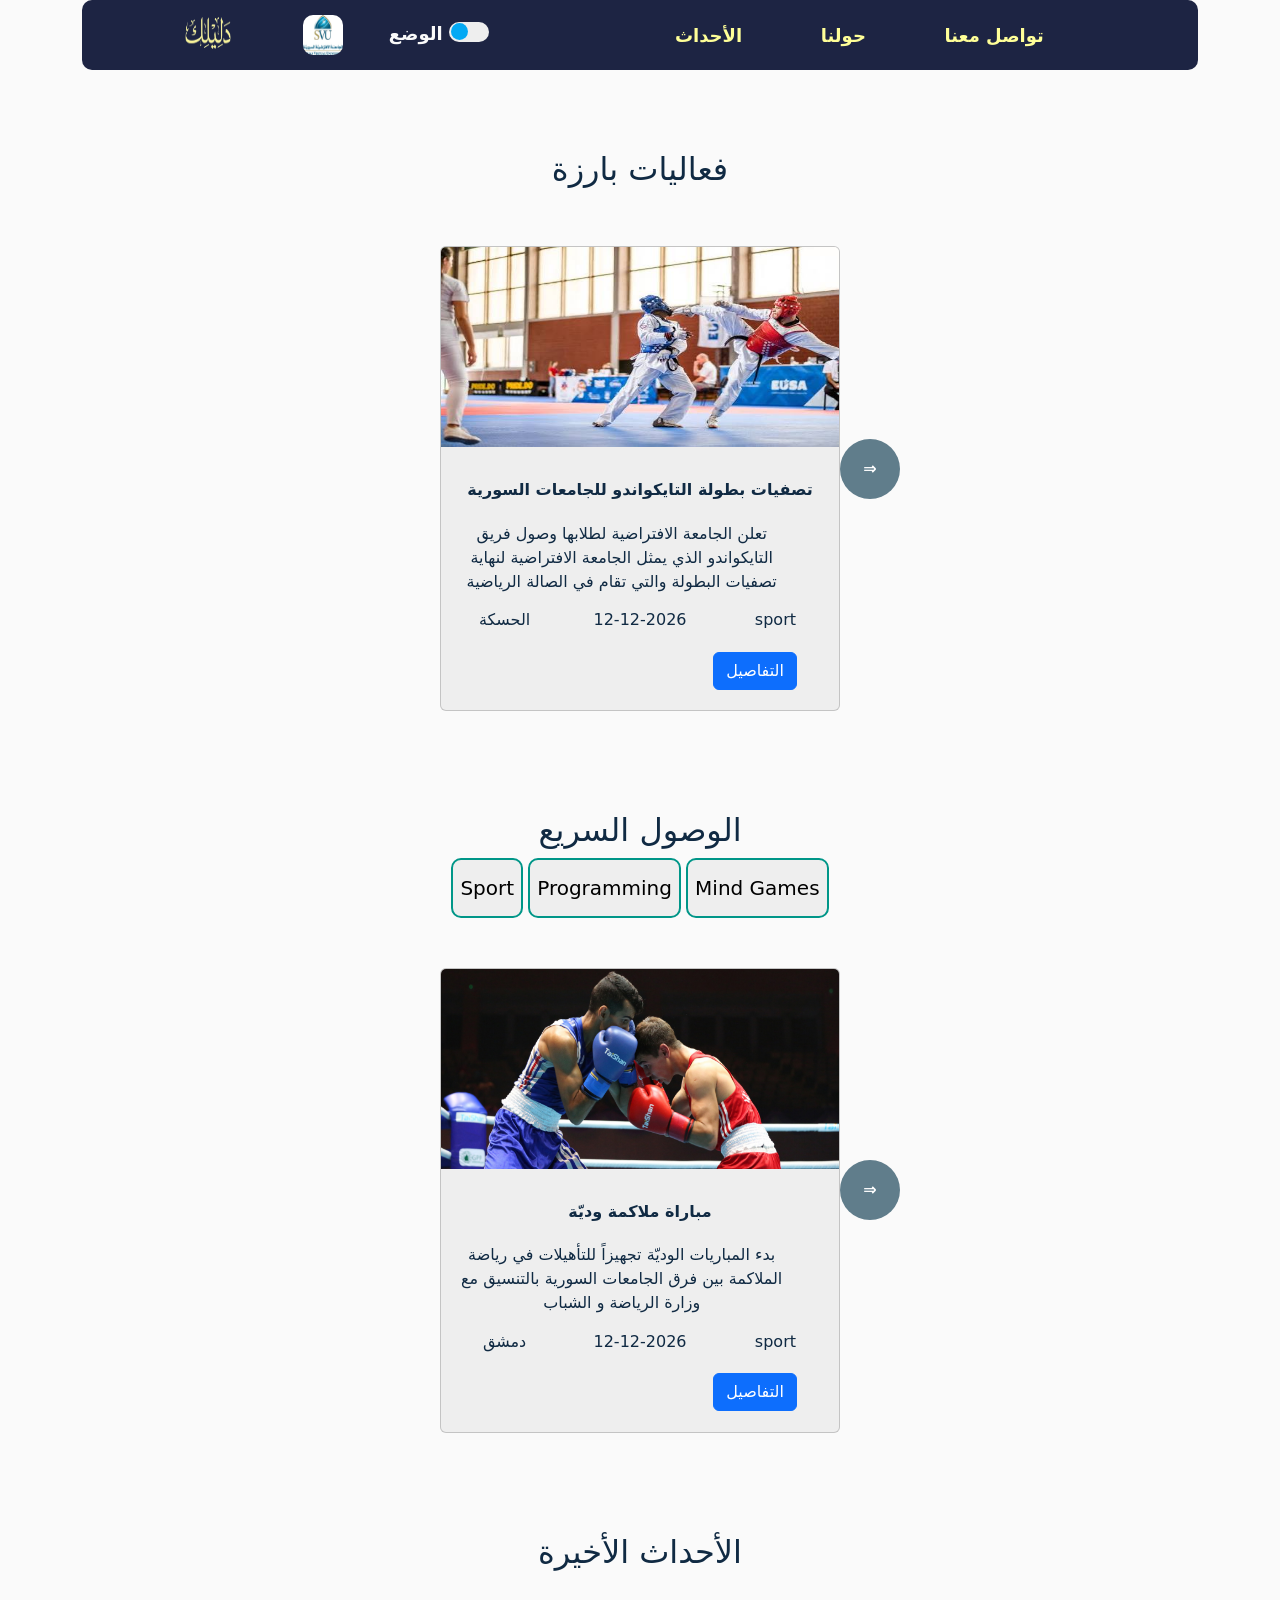
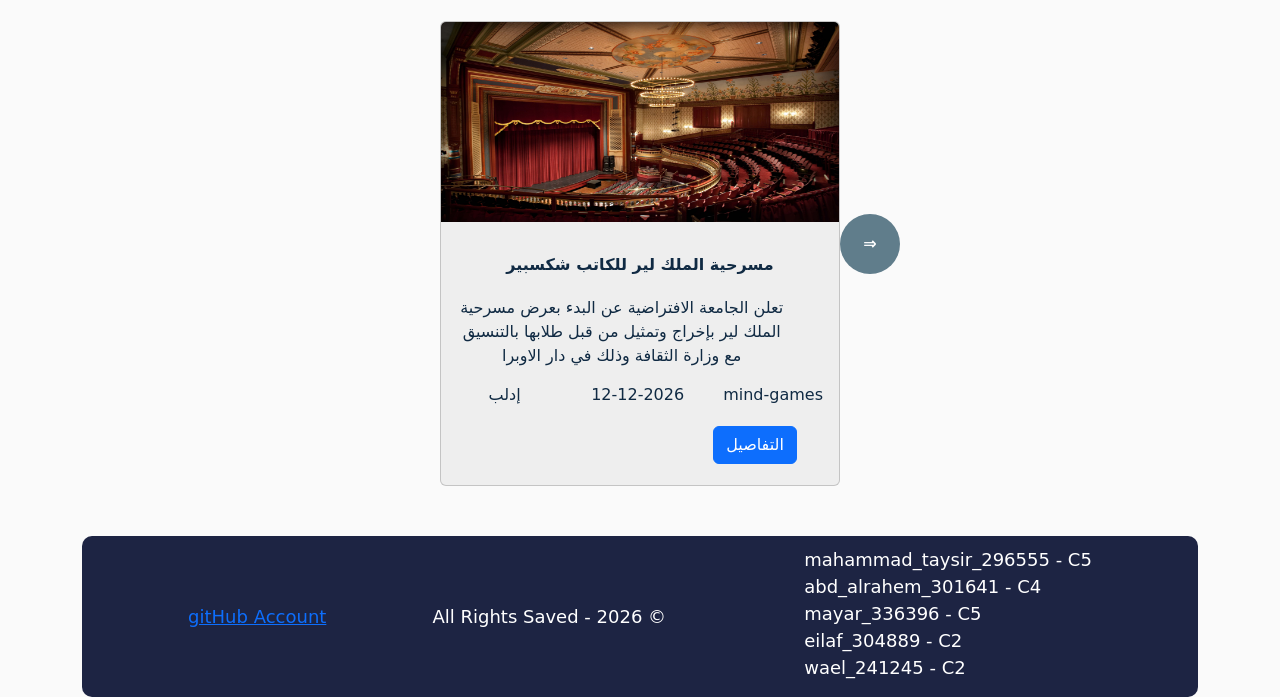
==== index.html @ da22bc3d "Files Uploud" ====
<!doctype html>
<html lang="en">
  <head>
    <meta charset="UTF-8" />
    <meta name="viewport" content="width=device-width, initial-scale=1.0" />
    <link rel="preconnect" href="https://fonts.googleapis.com" />
    <link rel="preconnect" href="https://fonts.gstatic.com" crossorigin />
    <link
      rel="stylesheet"
      href="https://fonts.googleapis.com/css2?family=Readex+Pro:wght@160..700&display=swap"
    />
    <link
      rel="stylesheet"
      href="assests/bootstrap-5.3.8-dist/css/bootstrap.min.css"
    />
    <link
      rel="stylesheet"
      href="assests/bootstrap-5.3.8-dist/js/bootstrap.bundle.min.js"
    />
    <link rel="stylesheet" href="assests/css/master.css" />
    <title>SVU Events</title>
  </head>
  <body>
    <div class="container">
      <header>
        <div class="logo">
          <a href="index.html"
            ><img class="logo" src="assests/imgs/d-logo.png" alt=""
          /></a>
        </div>
        <img class="logo" src="assests/imgs/logo.jpg" alt="logo" />
        <span>
          <span class="mode"></span>
        </span>
        <nav>
          <span class="bar"></span>
          <span class="bar"></span>
          <span class="bar"></span>
          <ul>
            <li><a href="events.html">الأحداث</a></li>
            <li><a href="aboutUs.html">حولنا</a></li>
            <li><a href="cantctUs.html">تواصل معنا</a></li>
          </ul>
        </nav>
      </header>
      <main>
        <h2>فعاليات بارزة</h2>
        <div class="slider-container">
          <button id="pre">&lArr;</button>
          <div class="events-container page slider"></div>
          <button id="next">&rArr;</button>
        </div>

        <section>
          <h2>الوصول السريع</h2>
          <div class="quick-access">
            <button class="qAc" value="sport">Sport</button>
            <button class="qAc" value="programming">Programming</button>
            <button class="qAc" value="mind">Mind Games</button>
          </div>
          <div class="slider-container2">
            <button id="pre">&lArr;</button>
            <div class="quick slider"></div>
            <button id="next">&rArr;</button>
          </div>
        </section>
        <section>
          <h2>الأحداث الأخيرة</h2>

          <div class="slider-container3">
            <button id="pre">&lArr;</button>
            <div class="latest slider"></div>
            <button id="next">&rArr;</button>
          </div>
        </section>
      </main>
      <footer>
        <div class="main-contact">
          <a href="https://github.com/Abdulraheam169">gitHub Account</a>
        </div>
        <div>All Rights Saved - 2026 &copy;</div>
        <div>
          <ul>
            <li>mahammad_taysir_296555 - C5</li>
            <li>abd_alrahem_301641 - C4</li>
            <li>mayar_336396 - C5</li>
            <li>eilaf_304889 - C2</li>
            <li>wael_241245 - C2</li>
          </ul>
        </div>
      </footer>
      <div class="cont"></div>
    </div>
    <script src="assests/js/main.js"></script>
  </body>
</html>
---- assests/css/master.css ----
:root {
  font-family: "Readex Pro,sans-serif";
  --bg-body: #fafafa;
  --bg-card: #eee;
  --text-main: #102a43;

  --main-color: #1d2443;

  --main-radius: 10px;
  text-align: center;
}
* {
  box-sizing: border-box;
  list-style: none;
}
/* Define dark variables */
body.dark {
  --bg-body: #0a192f;
  --bg-card: #070923;
  --text-main: #e6e6e6;
}

body {
  user-select: none;
  background-color: var(--bg-body);
  color: var(--text-main);
  position: relative;
}

/* Center The Container */

.container {
  min-height: 100vh;
  display: flex;
  flex-direction: column;
}
.alert {
  position: absolute;
  top: 45%;
  left: 50%;
  transform: translate(-200px, 50px);
  width: 400px;
}

/* Styling Header And Nav  */

header {
  height: 70px;
  margin-bottom: 30px;
  background-color: var(--main-color);
  display: flex;
  flex-wrap: wrap;
  justify-content: space-evenly;
  font-weight: bold;
  font-size: 18px;
  align-items: center;
  border-radius: var(--main-radius);
  a {
    text-decoration: none;
    color: #ffff98;
  }
  a .logo {
    margin-top: -24px;
    width: 100px;
    height: 84px;
  }
  .logo {
    color: whitesmoke;
    position: relative;
    margin-left: 0px;
    margin-right: 30px;
    width: 40px;
    height: 40px;
    border-radius: var(--main-radius);
  }
  nav {
    width: 50%;
    ul {
      margin: 0;
      list-style: none;
      justify-content: space-evenly;
      align-items: center;
      display: flex;
    }
  }
}
.logo::after {
  /* content: "دليلك";
  position: absolute;
  width: 100px;
  height: 100px;
  top: 10px;
  right: 10px; */
}
/* Mode Switch  */

header .mode {
  display: inline-block;
  position: relative;
  width: 40px;
  height: 20px;
  background-color: #eee;
  border-radius: 15px;
}
.mode::before {
  content: "";
  display: inline-block;
  position: absolute;
  width: 17px;
  height: 17px;
  background-color: #03a9f4;
  top: 1.5px;
  left: 2.5px;
  border-radius: 50%;
  transition: 0.5s;
}
.dark::before {
  left: 20px;
  background-color: #009688;
}
header .mode::after {
  content: "الوضع";
  position: absolute;
  top: -2px;
  left: -60px;
  color: #fafafa;
}

/* DropDown Menu */

@media (max-width: 776px) {
  header nav {
    position: relative;
    height: 25px;
    width: 25px;
    margin: 20px;
    background-color: transparent;
    z-index: 6;
    ul {
      display: none;
    }
  }
  .bar {
    width: 100%;
    height: 2px;
    margin: 4px 0 4px;
    background-color: white;
    display: block;
  }
  header nav:hover {
    ul {
      width: 160px;
      position: relative;
      display: flex;
      flex-direction: column;
      top: 40px;
      left: -140px;
      background-color: #607d8b;
      padding: 5px;
      border-radius: 5px;
      z-index: 2;
      box-shadow: 0px 0px 20px 1px #599691;
    }
  }
  nav ul::before {
    content: "";
    position: absolute;
    height: 0;
    left: 125px;
    top: -19px;
    border: 10px solid transparent;
    border-bottom-color: #607d8b;
  }

  nav ul li {
    position: relative;
    margin: 10px;
  }
  nav ul li:nth-child(1):before,
  nav ul li:nth-child(2):before,
  nav ul li:nth-child(3):before {
    position: absolute;
    content: "";
    width: 55px;
    height: 2px;
    top: 127%;
    left: 50%;
    transform: translate(-50%, -50%);
    background-color: #ffffff99;
  }
}

/* Styling main  */

main {
  display: flex;
  flex-direction: column;
  justify-content: space-evenly;
  align-items: center;
}

/* event details page  */
.page-container {
  width: 100%;
}
.d-card {
  display: flex;
  .d-img {
    width: 50%;
  }
  .card-body {
    width: 75%;
    margin: 0 1.5%;
    display: flex;
    flex-direction: column;
    justify-content: space-evenly;
    align-items: center;
    flex-wrap: wrap;
    button {
      width: fit-content;
      margin: 10px 5px;
      height: 40px;
    }
  }
}
@media (max-width: 766px) {
  main .page-container .d-card {
    flex-direction: column;
    align-items: center;
    .d-img,
    .d-card {
      width: 70%;
    }
  }
}
.main-events-container {
  display: flex;
  flex-wrap: wrap;
  justify-content: space-evenly;
  .card {
    width: 300px;
    margin: 20px;
  }
}
.card {
  background-color: var(--bg-card);
  color: var(--text-main);
}
.card img {
  height: 200px;
}

h2 {
  margin-top: 50px;
}
.slider-container,
.slider-container2,
.slider-container3,
.page-slider-container {
  margin-top: 30px;
  display: flex;
  justify-content: space-evenly;
  align-items: center;
  margin-bottom: 50px;
}
.events-container,
.quick,
.latest,
.page-events-container {
  height: 500px;
  position: relative;
  margin: 20px auto -35px;
  width: 400px;
  display: flex;
  flex-wrap: nowrap;
  text-align: center;
  overflow: hidden;
}
.events-container > .card,
.quick > .card,
.latest > .card,
.page-events-container > .card {
  position: absolute;
  width: 400px !important;
  height: 465px;
  transition: 1s;
}

.disable {
  opacity: 0;
  transform: translateX(200%);
}
.able {
  transform: translateX(0);
  opacity: 1;
  z-index: 3;
}

.card-body {
  display: flex;
  flex-direction: row;
  flex-wrap: wrap;
  justify-content: space-between;
  align-items: center;
  text-align: center;
  .title {
    width: 100%;
  }
  .caption {
    width: 90%;
  }
  .date,
  .location,
  .category {
    margin: 5px 0 0 0;
    min-width: 26%;
    width: fit-content;
  }
}
.card-body > .btn {
  margin: 10px 9px 0 70% !important;
}
/* slider buttons  */
#pre,
#next {
  cursor: pointer;
  width: 60px;
  height: 60px;
  /* padding: 10px; */
  border-radius: 50%;
  background-color: #607d8b;
  color: #ffffff;
  font-weight: bold;
  border: none;
}
/* quick access buttons  */
.qAc {
  background-color: #eee;
  border: 2px solid #009688;
  border-radius: var(--main-radius);
  padding: 7px;
  width: fit-content;
  height: 60px;
  font-size: 20px;
}

hr {
  width: 50%;
}
form {
  display: flex;
  flex-direction: column;
  align-items: flex-end;
  justify-content: space-evenly;
  height: 250px;
  input {
    height: 25px;
    font-size: 20px;
  }
  /* submit button  */
  button {
    margin-top: 40px;
    align-self: center;
    background-color: #607d8b;
    border: none;
    padding: 20px;
    width: 100%;
    font-size: 20px;
    font-weight: bold;
    color: white;
    border-radius: var(--main-radius);
  }
}

footer {
  margin-top: auto;
  width: 100%;
  /* position: absolute; */
  bottom: -150px;
  background-color: var(--main-color);
  color: white;
  display: flex;
  justify-content: space-evenly;
  font-size: 18px;
  align-items: center;
  border-radius: var(--main-radius);

  ul {
    margin-top: 10px;
    display: flex;
    flex-direction: column;
    align-items: flex-start;
    /* justify-content: space-around; */
    list-style: none;
  }
  .main-contact {
    display: flex;
    flex-direction: column;
  }
}
@media (max-width: 776px) {
  footer {
    margin-top: auto;
    width: 100%;
    /* position: absolute; */
    bottom: -150px;
    background-color: var(--main-color);
    color: white;
    display: flex;
    flex-direction: column;
    font-size: 18px;
    align-items: center;
    border-radius: var(--main-radius);
    ul,
    div {
      margin: 10px 0;
    }
  }
}

@media (max-width: 776px) {
  .slider-container,
  .slider-container2,
  .slider-container3,
  .page-slider-container {
    flex-direction: row;
    flex-wrap: wrap;
    .events-container {
      order: 1;
    }
    #pre {
      margin-top: 20px;
      order: 2;
      width: 25%;
    }
    #next {
      margin-top: 20px;
      order: 3;
      width: 25%;
    }
  }
}

/* target the event details buttons */
.card-body div:nth-child(6) {
  display: flex;
  justify-content: space-evenly;
}
/* style the search bar  */
.sBar {
  background-color: #607d8b91;
  padding: 15px;
  margin: 15px;
  border-radius: 10px;
  input,
  select {
    border: none;
    height: 2rem;
    border-radius: 10px;
  }
}
select:focus {
  outline: none;
}
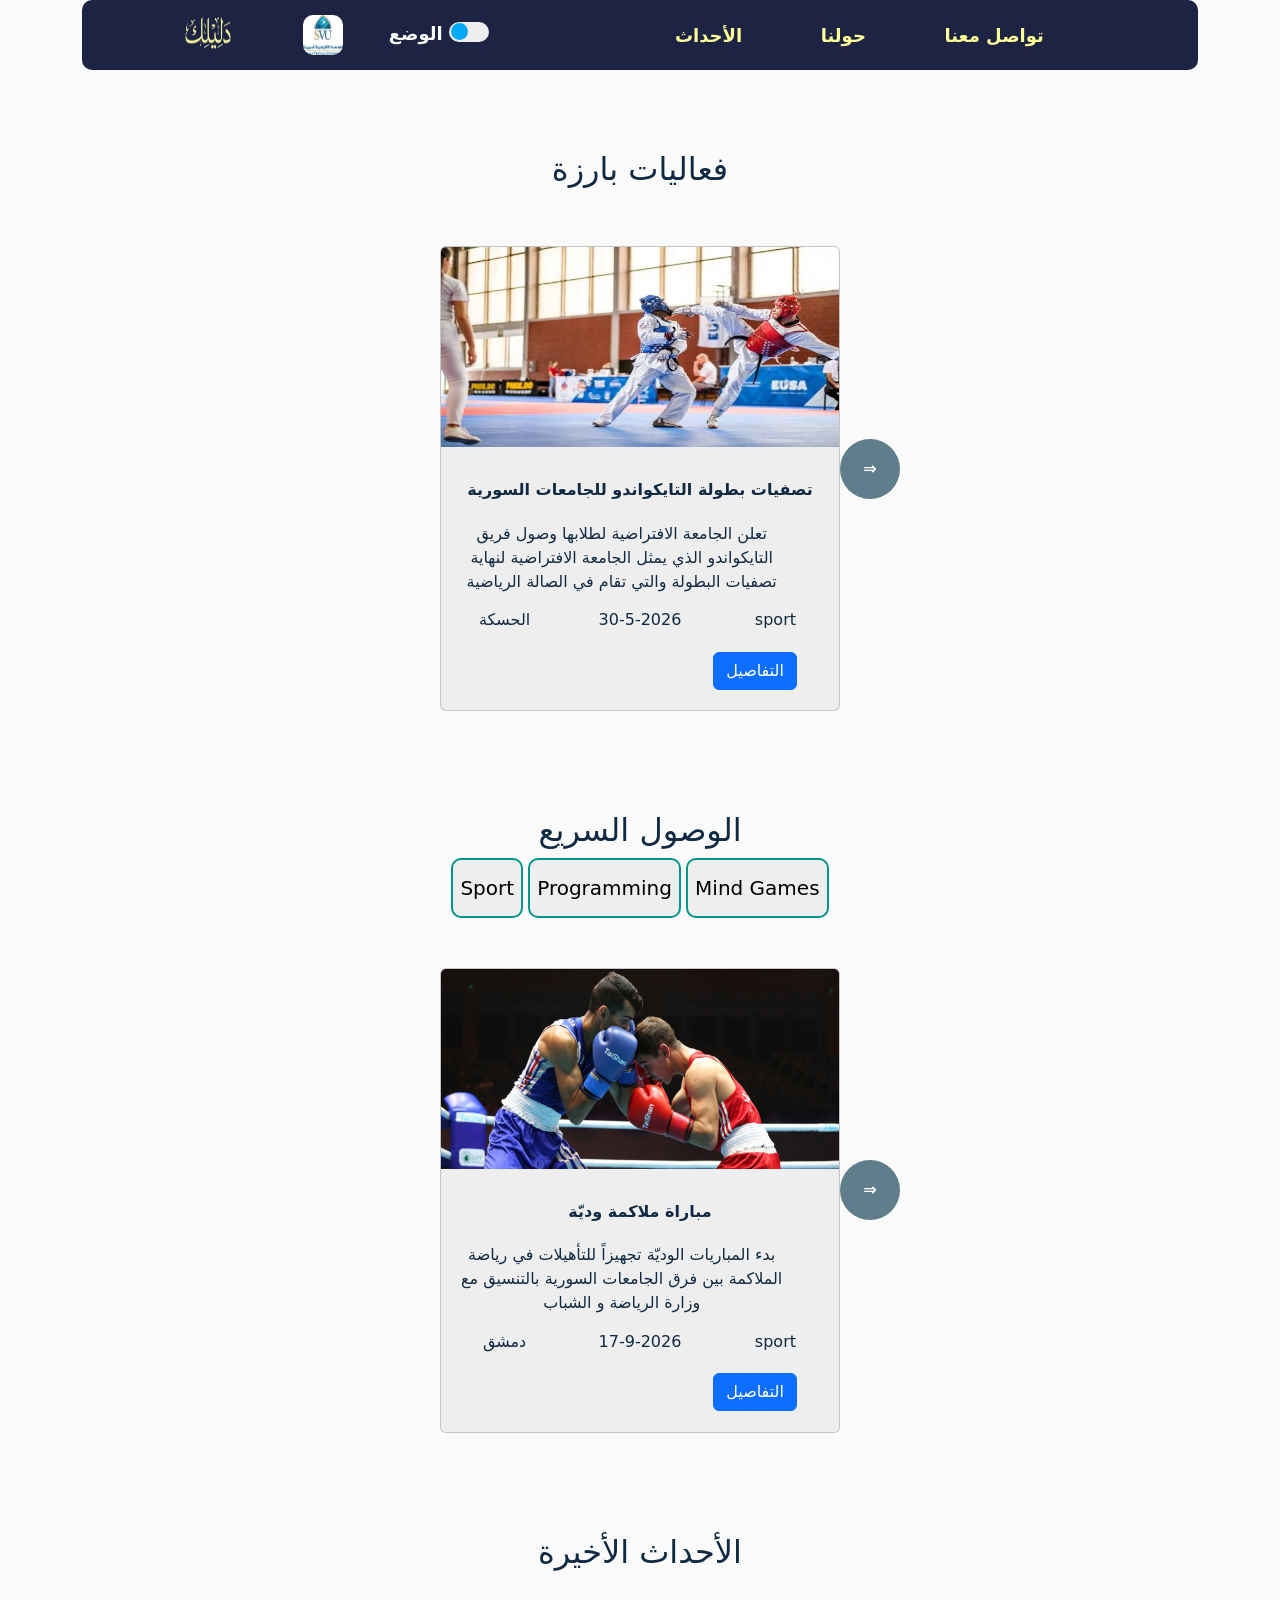
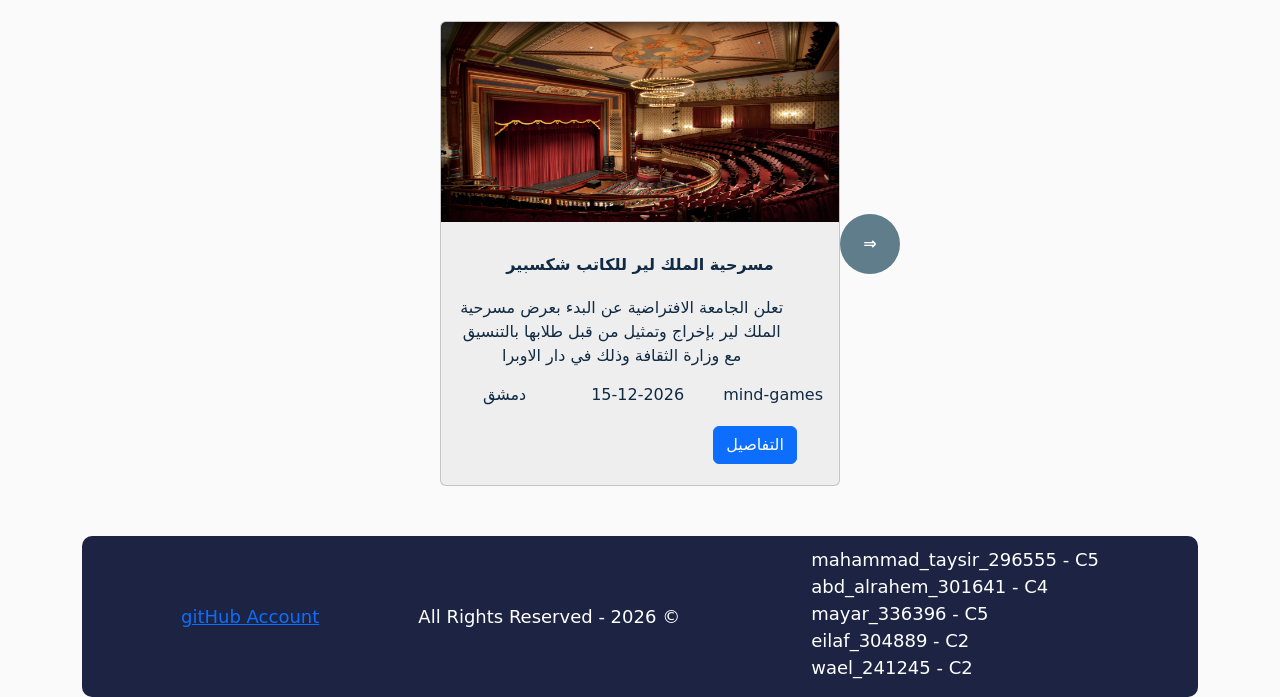
==== commit 1da99d11: "Final Edits" ====
--- a/index.html
+++ b/index.html
@@ -78,7 +78,7 @@
         <div class="main-contact">
           <a href="https://github.com/Abdulraheam169">gitHub Account</a>
         </div>
-        <div>All Rights Saved - 2026 &copy;</div>
+        <div>All Rights Reserved - 2026 &copy;</div>
         <div>
           <ul>
             <li>mahammad_taysir_296555 - C5</li>
--- a/assests/css/master.css
+++ b/assests/css/master.css
@@ -139,6 +139,9 @@
     ul {
       display: none;
     }
+  }
+  header .mode::after {
+    content: "";
   }
   .bar {
     width: 100%;
@@ -177,8 +180,7 @@
     margin: 10px;
   }
   nav ul li:nth-child(1):before,
-  nav ul li:nth-child(2):before,
-  nav ul li:nth-child(3):before {
+  nav ul li:nth-child(2):before {
     position: absolute;
     content: "";
     width: 55px;
@@ -371,7 +373,9 @@
     border-radius: var(--main-radius);
   }
 }
-
+.alt-contact {
+  margin-top: 50px;
+}
 footer {
   margin-top: auto;
   width: 100%;
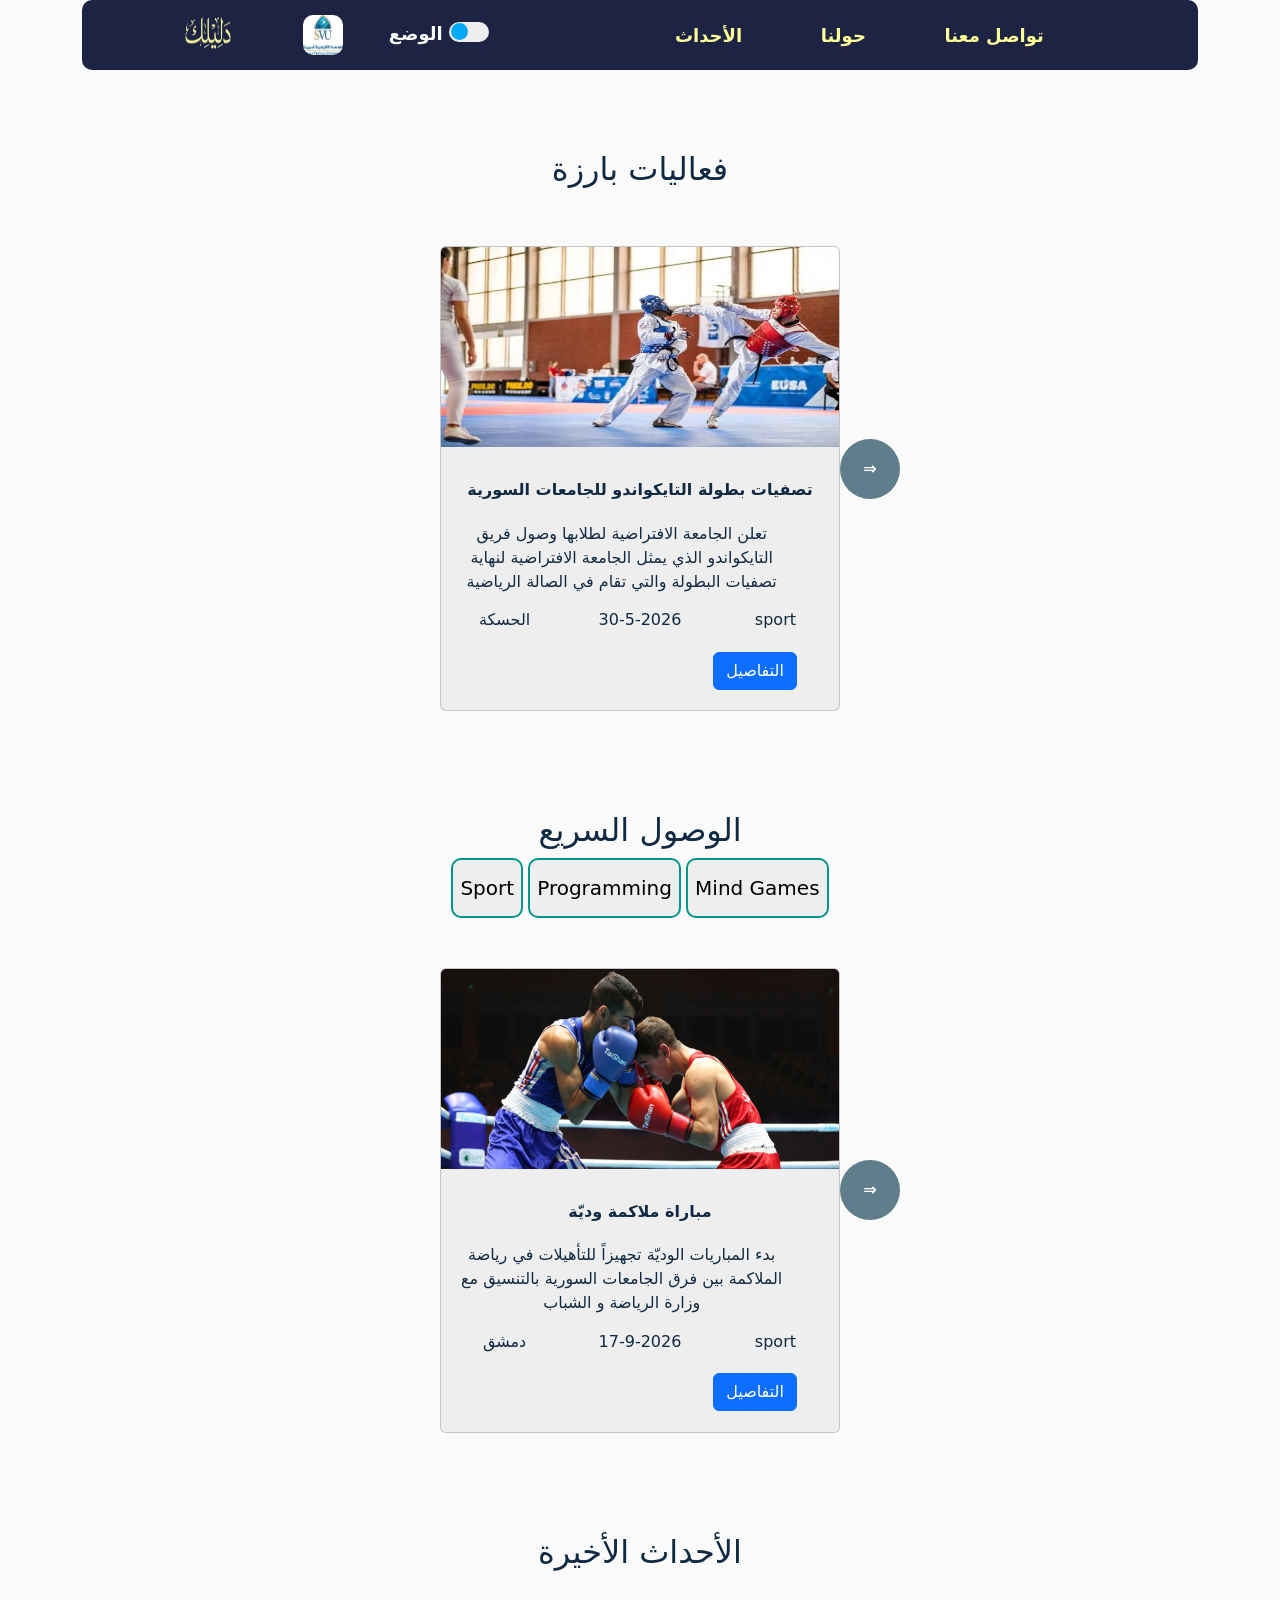
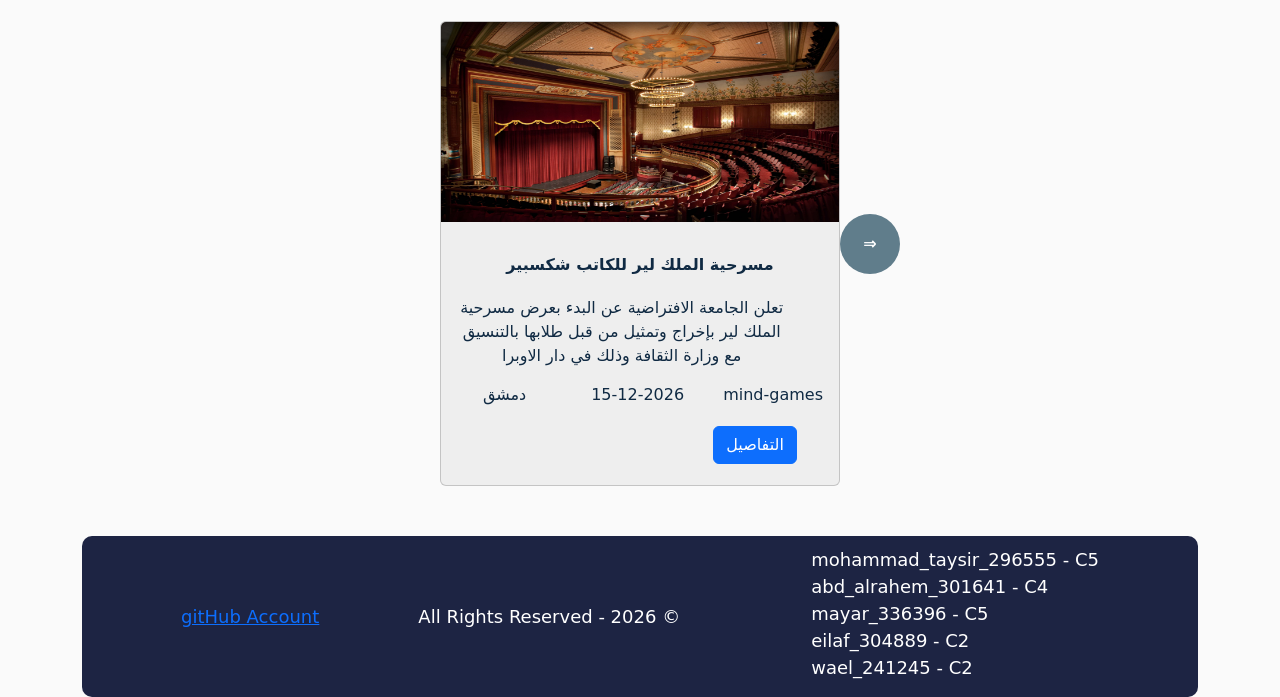
==== commit 2575ac11: "Fix The Name" ====
--- a/index.html
+++ b/index.html
@@ -81,7 +81,7 @@
         <div>All Rights Reserved - 2026 &copy;</div>
         <div>
           <ul>
-            <li>mahammad_taysir_296555 - C5</li>
+            <li>mohammad_taysir_296555 - C5</li>
             <li>abd_alrahem_301641 - C4</li>
             <li>mayar_336396 - C5</li>
             <li>eilaf_304889 - C2</li>
